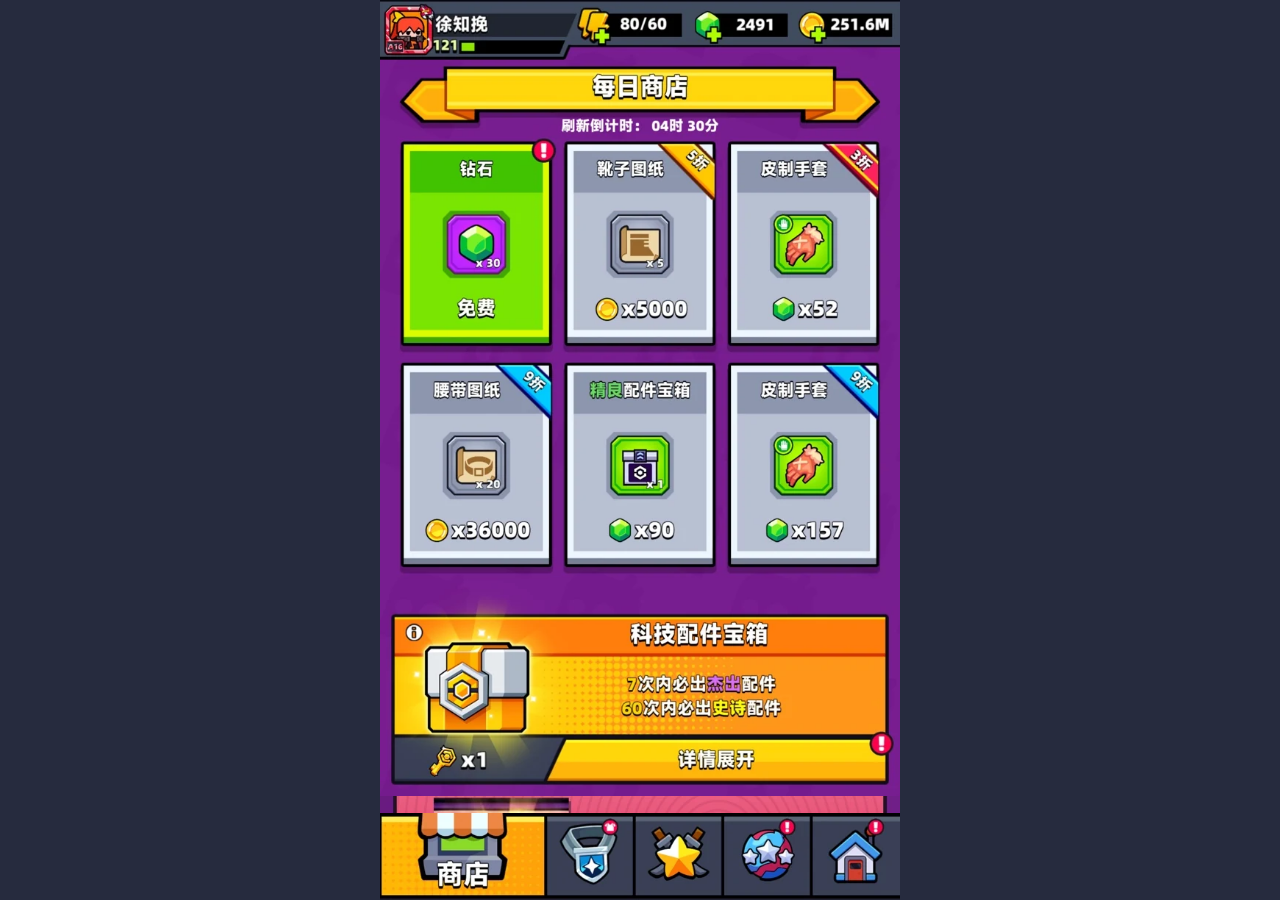
==== shop-hd-art.html @ 9a569d8f "Keep chest details expandable without opening purchase dialog prematurely" ====
<!doctype html><html lang="zh-CN"><head><meta charset="utf-8"><meta name="viewport" content="width=device-width,initial-scale=1,viewport-fit=cover"><title>商店 · 参考视频精细复刻</title>
<style>
*{box-sizing:border-box}html,body{margin:0;height:100%;background:#262b3e;font-family:system-ui,sans-serif}
#app{height:100dvh;max-width:520px;margin:auto;display:flex;flex-direction:column;background:#731485;overflow:hidden}
.slice{position:relative;line-height:0;width:100%;flex:none}.slice img{width:100%;height:auto;display:block;user-select:none;-webkit-user-drag:none}
#scroller{flex:1;min-height:0;overflow-y:auto;overscroll-behavior:contain;scrollbar-width:none}
#scroller::-webkit-scrollbar{display:none}
#header,#footer{flex:none;z-index:4;background:#25283a}
.tap{position:absolute;border:0;background:transparent;cursor:pointer;padding:0;touch-action:manipulation}
.tap:active{background:#fff4}
.details{display:none;background:#343a52;color:white;text-align:center;border:4px solid #21152d;padding:14px;font-weight:900;line-height:1.5}
.details.open{display:block}.actions{display:flex;gap:12px;margin-top:12px}
.actions button,.confirm{flex:1;background:linear-gradient(#fff16b,#ffb100);border:3px solid #25142c;border-radius:4px;padding:12px 5px;font-weight:900;color:#fff;text-shadow:1px 2px #583d22;font-size:16px}
.actions button:last-child{background:linear-gradient(#adff51,#55c600)}
#modal{display:none;position:fixed;inset:0;background:#0d0925bc;z-index:8;align-items:center;justify-content:center;padding:20px}
#modal.show{display:flex}#panel{max-width:380px;width:100%;background:#394159;border:4px solid #21172c;color:#fff;text-align:center;padding:16px;font-weight:800;border-radius:7px}
#panel h2{margin:0 0 12px;color:#ffda37}#panel p{line-height:1.6}
#close{background:#ffcc32;border:2px solid #29152d;border-radius:5px;padding:10px 30px;font-weight:900}
</style></head><body><div id="app"><header id="header"><section class="slice hud" data-part="hud"><img src="[data-uri]" alt="hud" width="707" height="81"></section></header><main id="scroller"><section class="slice daily" data-part="daily"><img src="[data-uri]" alt="daily" width="707" height="735"></section><section class="slice tech" data-part="tech"><img src="[data-uri]" alt="tech" width="707" height="266"></section><div class="details" id="detail-tech">7次内必出杰出配件 · 60次内必出史诗配件<div class="actions"><button data-open="tech">开启一次</button><button data-open="tech">开启十次</button></div></div><section class="slice collection" data-part="collection"><img src="[data-uri]" alt="collection" width="707" height="251"></section><div class="details" id="detail-collection">8次内必出杰出收藏品 · 31次内必出史诗收藏品<div class="actions"><button data-open="collection">开启一次</button><button data-open="collection">开启十次</button></div></div><section class="slice sgear" data-part="sgear"><img src="[data-uri]" alt="sgear" width="707" height="254"></section><div class="details" id="detail-sgear">6次内必出杰出装备 · 17次内必出S级杰出装备<div class="actions"><button data-open="sgear">开启一次</button><button data-open="sgear">开启十次</button></div></div><section class="slice supply" data-part="supply"><img src="[data-uri]" alt="supply" width="707" height="580"></section><section class="slice gems" data-part="gems"><img src="[data-uri]" alt="gems" width="707" height="920"></section><section class="slice coins" data-part="coins"><img src="[data-uri]" alt="coins" width="707" height="500"></section></main><footer id="footer"><section class="slice nav" data-part="nav"><img src="[data-uri]" alt="nav" width="707" height="118"></section></footer></div><div id="modal"><div id="panel"><h2 id="m-title"></h2><p id="m-text"></p><button id="close">返回</button></div></div><script>
const scroller=document.querySelector('#scroller');
function tap(part,x,y,w,h,label,fn){
 const el=document.querySelector('.slice.'+part);const b=document.createElement('button');
 b.className='tap';b.setAttribute('aria-label',label);
 const dim={daily:735,tech:266,collection:251,sgear:254,supply:580,gems:920,coins:500,nav:118}[part];
 Object.assign(b.style,{left:x/707*100+'%',top:y/dim*100+'%',width:w/707*100+'%',height:h/dim*100+'%'});
 b.onclick=fn;el.append(b);
}
function modal(title,msg){document.querySelector('#m-title').textContent=title;document.querySelector('#m-text').textContent=msg;document.querySelector('#modal').classList.add('show')}
document.querySelector('#close').onclick=()=>document.querySelector('#modal').classList.remove('show');
const products=['钻石 ×30','鞋子图纸 ×5','皮制手套','腰带图纸 ×20','精良配件宝箱','皮制手套'];
products.forEach((name,i)=>tap('daily', [30,250,475][i%3], 110+Math.floor(i/3)*300,210,270,name,()=>window.parent.postMessage({source:'hd-shop',kind:'daily',index:i},'*')));
['tech','collection','sgear'].forEach(k=>{
 tap(k,215,165,475,100,'详情展开',()=>document.querySelector('#detail-'+k).classList.toggle('open'));
});
document.querySelectorAll('[data-open]').forEach(b=>b.onclick=()=>window.parent.postMessage({source:'hd-shop',kind:'chest',type:b.dataset.open},'*'));
tap('nav',0,0,160,118,'商店',()=>scroller.scrollTo({top:0,behavior:'smooth'}));
[['armory',160],['battle',320],['challenges',480],['guild',640]].forEach(([tab,x])=>tap('nav',x,0,160,118,tab,()=>window.parent.postMessage({source:'hd-shop',kind:'tab',tab},'*')));
window.addEventListener('message',e=>{if(e.data?.source==='hd-shop-sync'){document.documentElement.dataset.synced='1'}});</script></body></html>
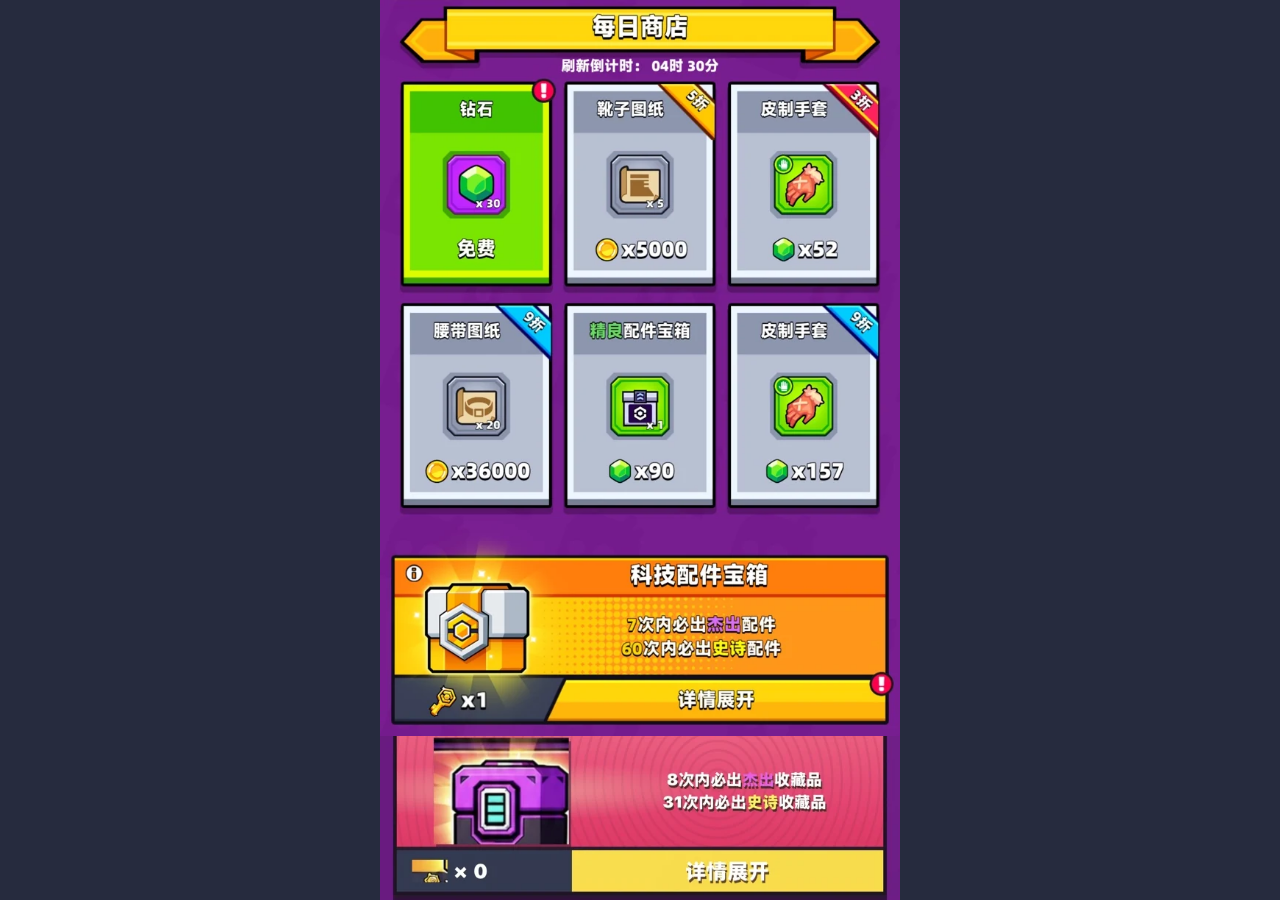
==== commit 9a60fb35: "Remove duplicated embedded shop navigation; use global navigation" ====
--- a/shop-hd-art.html
+++ b/shop-hd-art.html
@@ -5,7 +5,7 @@
 .slice{position:relative;line-height:0;width:100%;flex:none}.slice img{width:100%;height:auto;display:block;user-select:none;-webkit-user-drag:none}
 #scroller{flex:1;min-height:0;overflow-y:auto;overscroll-behavior:contain;scrollbar-width:none}
 #scroller::-webkit-scrollbar{display:none}
-#header,#footer{flex:none;z-index:4;background:#25283a}
+#header,#footer{display:none!important}#scroller{flex:1!important}
 .tap{position:absolute;border:0;background:transparent;cursor:pointer;padding:0;touch-action:manipulation}
 .tap:active{background:#fff4}
 .details{display:none;background:#343a52;color:white;text-align:center;border:4px solid #21152d;padding:14px;font-weight:900;line-height:1.5}
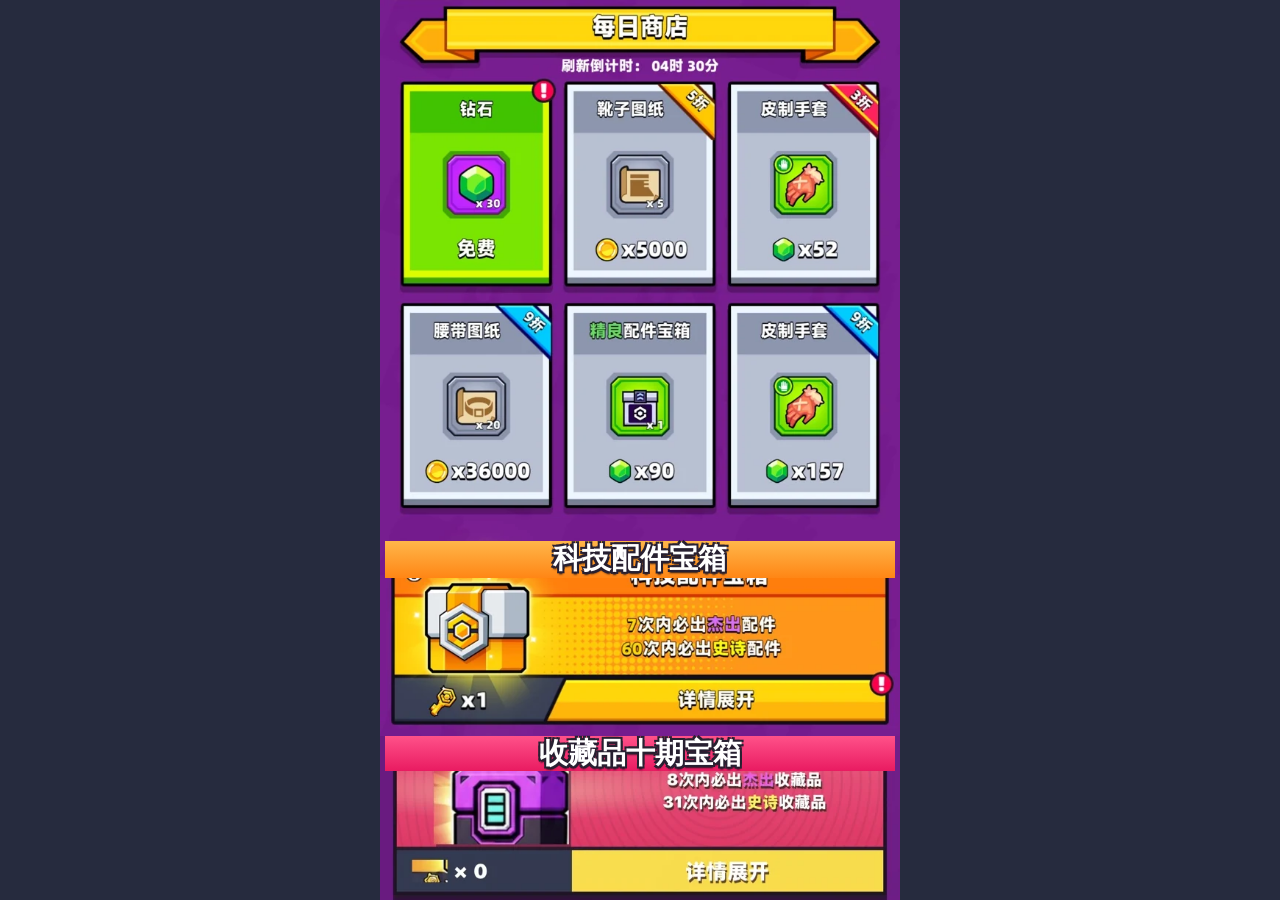
==== commit 8f271a37: "Restore readable consistent chest titles across all three shop chests" ====
--- a/shop-hd-art.html
+++ b/shop-hd-art.html
@@ -16,6 +16,12 @@
 #modal.show{display:flex}#panel{max-width:380px;width:100%;background:#394159;border:4px solid #21172c;color:#fff;text-align:center;padding:16px;font-weight:800;border-radius:7px}
 #panel h2{margin:0 0 12px;color:#ffda37}#panel p{line-height:1.6}
 #close{background:#ffcc32;border:2px solid #29152d;border-radius:5px;padding:10px 30px;font-weight:900}
+
+/* Keep all three chest headings readable independent of cropped reference strips. */
+.slice.tech::after,.slice.collection::after,.slice.sgear::after{position:absolute;left:1%;right:1%;top:0;height:19%;display:flex;align-items:center;justify-content:center;color:#fff;font-weight:1000;font-size:clamp(16px,4.3vw,29px);line-height:1.1;text-shadow:-2px -2px #282031,2px -2px #282031,-2px 2px #282031,2px 2px #282031,0 3px 2px #19101d;pointer-events:none;z-index:1}
+.slice.tech::after{content:"科技配件宝箱";background:linear-gradient(#ffb64a,#ff8615)}
+.slice.collection::after{content:"收藏品十期宝箱";background:linear-gradient(#ff5189,#e91b61)}
+.slice.sgear::after{content:"S级军备";background:linear-gradient(#ae7eff,#793bd0)}
 </style></head><body><div id="app"><header id="header"><section class="slice hud" data-part="hud"><img src="[data-uri]" alt="hud" width="707" height="81"></section></header><main id="scroller"><section class="slice daily" data-part="daily"><img src="[data-uri]" alt="daily" width="707" height="735"></section><section class="slice tech" data-part="tech"><img src="[data-uri]" alt="tech" width="707" height="266"></section><div class="details" id="detail-tech">7次内必出杰出配件 · 60次内必出史诗配件<div class="actions"><button data-open="tech">开启一次</button><button data-open="tech">开启十次</button></div></div><section class="slice collection" data-part="collection"><img src="[data-uri]" alt="collection" width="707" height="251"></section><div class="details" id="detail-collection">8次内必出杰出收藏品 · 31次内必出史诗收藏品<div class="actions"><button data-open="collection">开启一次</button><button data-open="collection">开启十次</button></div></div><section class="slice sgear" data-part="sgear"><img src="[data-uri]" alt="sgear" width="707" height="254"></section><div class="details" id="detail-sgear">6次内必出杰出装备 · 17次内必出S级杰出装备<div class="actions"><button data-open="sgear">开启一次</button><button data-open="sgear">开启十次</button></div></div><section class="slice supply" data-part="supply"><img src="[data-uri]" alt="supply" width="707" height="580"></section><section class="slice gems" data-part="gems"><img src="[data-uri]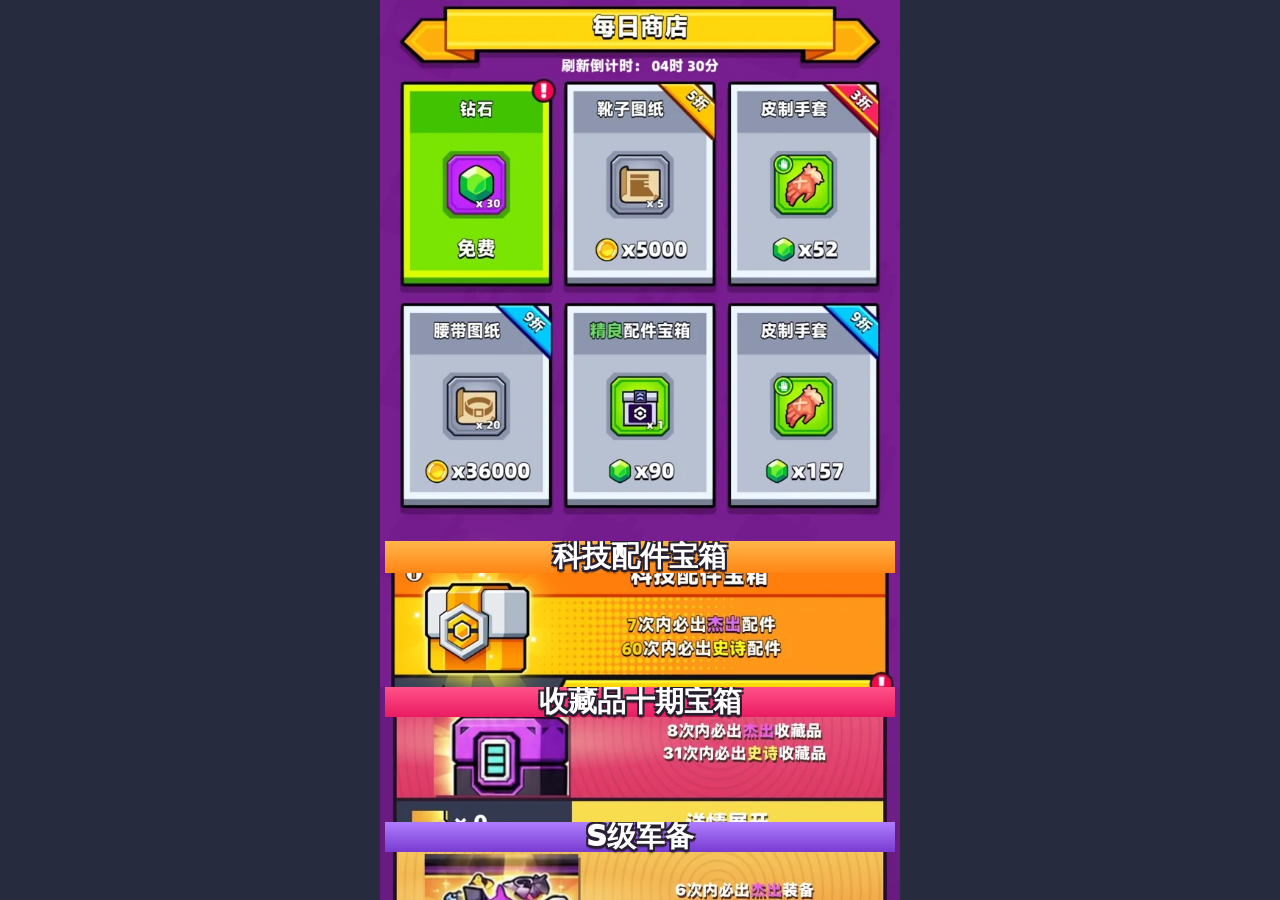
==== commit 00064f07: "Remove unwanted chest detail strips and duplicate supply cards; crop repeated image segments" ====
--- a/shop-hd-art.html
+++ b/shop-hd-art.html
@@ -22,6 +22,17 @@
 .slice.tech::after{content:"科技配件宝箱";background:linear-gradient(#ffb64a,#ff8615)}
 .slice.collection::after{content:"收藏品十期宝箱";background:linear-gradient(#ff5189,#e91b61)}
 .slice.sgear::after{content:"S级军备";background:linear-gradient(#ae7eff,#793bd0)}
+
+/* V18.16: source strips overlapped. Crop their duplicated material at image boundaries. */
+.slice.tech,.slice.collection,.slice.sgear,.slice.supply,.slice.gems{overflow:hidden}
+.slice.tech{aspect-ratio:707 / 199}
+.slice.collection{aspect-ratio:707 / 183}
+.slice.sgear{aspect-ratio:707 / 190}
+.slice.supply{aspect-ratio:707 / 536}
+.slice.gems{aspect-ratio:707 / 514}
+.slice.gems img{position:absolute;top:0;left:0;transform:translateY(-44.13%);height:auto!important}
+.slice.tech::after,.slice.collection::after,.slice.sgear::after{height:22%}
+.slice.tech .tap,.slice.collection .tap,.slice.sgear .tap{display:none!important}
 </style></head><body><div id="app"><header id="header"><section class="slice hud" data-part="hud"><img src="[data-uri]" alt="hud" width="707" height="81"></section></header><main id="scroller"><section class="slice daily" data-part="daily"><img src="[data-uri]" alt="daily" width="707" height="735"></section><section class="slice tech" data-part="tech"><img src="[data-uri]" alt="tech" width="707" height="266"></section><div class="details" id="detail-tech">7次内必出杰出配件 · 60次内必出史诗配件<div class="actions"><button data-open="tech">开启一次</button><button data-open="tech">开启十次</button></div></div><section class="slice collection" data-part="collection"><img src="[data-uri]" alt="collection" width="707" height="251"></section><div class="details" id="detail-collection">8次内必出杰出收藏品 · 31次内必出史诗收藏品<div class="actions"><button data-open="collection">开启一次</button><button data-open="collection">开启十次</button></div></div><section class="slice sgear" data-part="sgear"><img src="[data-uri]" alt="sgear" width="707" height="254"></section><div class="details" id="detail-sgear">6次内必出杰出装备 · 17次内必出S级杰出装备<div class="actions"><button data-open="sgear">开启一次</button><button data-open="sgear">开启十次</button></div></div><section class="slice supply" data-part="supply"><img src="[data-uri]" alt="supply" width="707" height="580"></section><section class="slice gems" data-part="gems"><img src="[data-uri]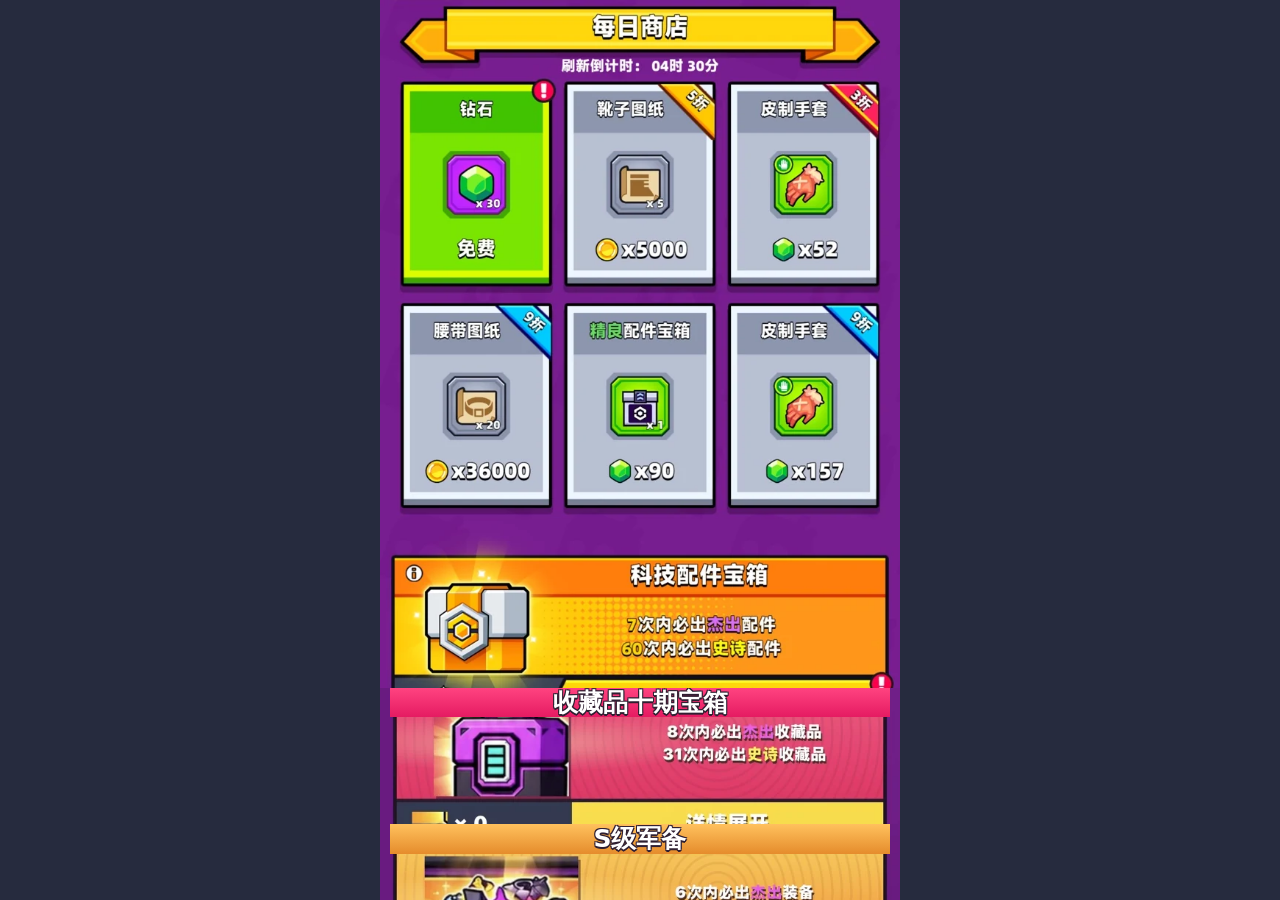
==== commit c680d27a: "Rebuild shop strip boundaries, eliminate duplicated supply and obsolete detail panels" ====
--- a/shop-hd-art.html
+++ b/shop-hd-art.html
@@ -17,23 +17,19 @@
 #panel h2{margin:0 0 12px;color:#ffda37}#panel p{line-height:1.6}
 #close{background:#ffcc32;border:2px solid #29152d;border-radius:5px;padding:10px 30px;font-weight:900}
 
-/* Keep all three chest headings readable independent of cropped reference strips. */
-.slice.tech::after,.slice.collection::after,.slice.sgear::after{position:absolute;left:1%;right:1%;top:0;height:19%;display:flex;align-items:center;justify-content:center;color:#fff;font-weight:1000;font-size:clamp(16px,4.3vw,29px);line-height:1.1;text-shadow:-2px -2px #282031,2px -2px #282031,-2px 2px #282031,2px 2px #282031,0 3px 2px #19101d;pointer-events:none;z-index:1}
-.slice.tech::after{content:"科技配件宝箱";background:linear-gradient(#ffb64a,#ff8615)}
-.slice.collection::after{content:"收藏品十期宝箱";background:linear-gradient(#ff5189,#e91b61)}
-.slice.sgear::after{content:"S级军备";background:linear-gradient(#ae7eff,#793bd0)}
-
-/* V18.16: source strips overlapped. Crop their duplicated material at image boundaries. */
+/* V18.17 clean image boundaries: one source strip per section, no CSS overlay bars. */
 .slice.tech,.slice.collection,.slice.sgear,.slice.supply,.slice.gems{overflow:hidden}
-.slice.tech{aspect-ratio:707 / 199}
-.slice.collection{aspect-ratio:707 / 183}
-.slice.sgear{aspect-ratio:707 / 190}
-.slice.supply{aspect-ratio:707 / 536}
-.slice.gems{aspect-ratio:707 / 514}
-.slice.gems img{position:absolute;top:0;left:0;transform:translateY(-44.13%);height:auto!important}
-.slice.tech::after,.slice.collection::after,.slice.sgear::after{height:22%}
+.slice.tech{aspect-ratio:707 / 201}
+.slice.collection{aspect-ratio:707 / 185}
+.slice.sgear{aspect-ratio:707 / 189}
+.slice.supply{aspect-ratio:707 / 530}
+.slice.gems{aspect-ratio:707 / 300}
+.slice.gems img{position:absolute;left:0;top:0;transform:translateY(-67.4%);height:auto!important}
+.slice.collection::before,.slice.sgear::before{content:attr(data-title);display:flex;align-items:center;justify-content:center;position:absolute;z-index:2;left:2%;right:2%;top:0;height:21%;color:white;font-weight:900;font-size:clamp(15px,3.9vw,25px);line-height:1.1;text-shadow:-1px -1px #302032,1px -1px #302032,-1px 1px #302032,1px 1px #302032,0 2px #302032;pointer-events:none}
+.slice.collection::before{background:linear-gradient(#ff4380,#e51b62)}
+.slice.sgear::before{background:linear-gradient(#ffc15d,#e58c2c)}
 .slice.tech .tap,.slice.collection .tap,.slice.sgear .tap{display:none!important}
-</style></head><body><div id="app"><header id="header"><section class="slice hud" data-part="hud"><img src="[data-uri]" alt="hud" width="707" height="81"></section></header><main id="scroller"><section class="slice daily" data-part="daily"><img src="[data-uri]" alt="daily" width="707" height="735"></section><section class="slice tech" data-part="tech"><img src="[data-uri]" alt="tech" width="707" height="266"></section><div class="details" id="detail-tech">7次内必出杰出配件 · 60次内必出史诗配件<div class="actions"><button data-open="tech">开启一次</button><button data-open="tech">开启十次</button></div></div><section class="slice collection" data-part="collection"><img src="[data-uri]" alt="collection" width="707" height="251"></section><div class="details" id="detail-collection">8次内必出杰出收藏品 · 31次内必出史诗收藏品<div class="actions"><button data-open="collection">开启一次</button><button data-open="collection">开启十次</button></div></div><section class="slice sgear" data-part="sgear"><img src="[data-uri]" alt="sgear" width="707" height="254"></section><div class="details" id="detail-sgear">6次内必出杰出装备 · 17次内必出S级杰出装备<div class="actions"><button data-open="sgear">开启一次</button><button data-open="sgear">开启十次</button></div></div><section class="slice supply" data-part="supply"><img src="[data-uri]" alt="supply" width="707" height="580"></section><section class="slice gems" data-part="gems"><img src="[data-uri]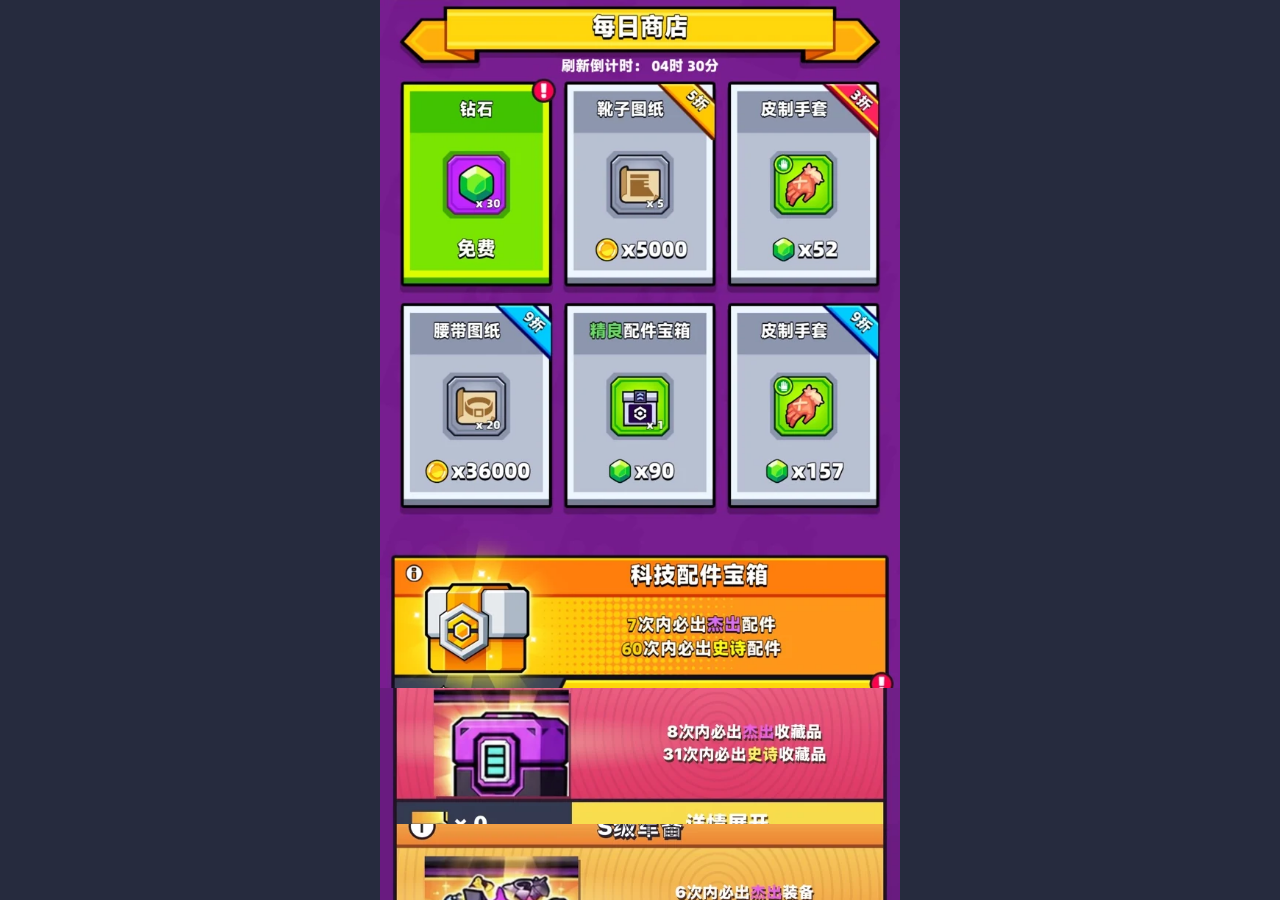
==== commit 93ab8d57: "Restore functional per-chest detail expanders; remove overlay title bars and duplicate supply strip" ====
--- a/shop-hd-art.html
+++ b/shop-hd-art.html
@@ -22,14 +22,22 @@
 .slice.tech{aspect-ratio:707 / 201}
 .slice.collection{aspect-ratio:707 / 185}
 .slice.sgear{aspect-ratio:707 / 189}
-.slice.supply{aspect-ratio:707 / 530}
-.slice.gems{aspect-ratio:707 / 300}
-.slice.gems img{position:absolute;left:0;top:0;transform:translateY(-67.4%);height:auto!important}
+.slice.supply{aspect-ratio:707 / 513}
+.slice.gems{aspect-ratio:707 / 292}
+.slice.gems img{position:absolute;left:0;top:0;transform:translateY(-69.6%);height:auto!important}
 .slice.collection::before,.slice.sgear::before{content:attr(data-title);display:flex;align-items:center;justify-content:center;position:absolute;z-index:2;left:2%;right:2%;top:0;height:21%;color:white;font-weight:900;font-size:clamp(15px,3.9vw,25px);line-height:1.1;text-shadow:-1px -1px #302032,1px -1px #302032,-1px 1px #302032,1px 1px #302032,0 2px #302032;pointer-events:none}
 .slice.collection::before{background:linear-gradient(#ff4380,#e51b62)}
 .slice.sgear::before{background:linear-gradient(#ffc15d,#e58c2c)}
-.slice.tech .tap,.slice.collection .tap,.slice.sgear .tap{display:none!important}
-</style></head><body><div id="app"><header id="header"><section class="slice hud" data-part="hud"><img src="[data-uri]" alt="hud" width="707" height="81"></section></header><main id="scroller"><section class="slice daily" data-part="daily"><img src="[data-uri]" alt="daily" width="707" height="735"></section><section class="slice tech" data-part="tech"><img src="[data-uri]" alt="tech" width="707" height="266"></section><section class="slice collection" data-title="收藏品十期宝箱" data-part="collection"><img src="[data-uri]" alt="collection" width="707" height="251"></section><section class="slice sgear" data-title="S级军备" data-part="sgear"><img src="[data-uri]" alt="sgear" width="707" height="254"></section><section class="slice supply" data-part="supply"><img src="[data-uri]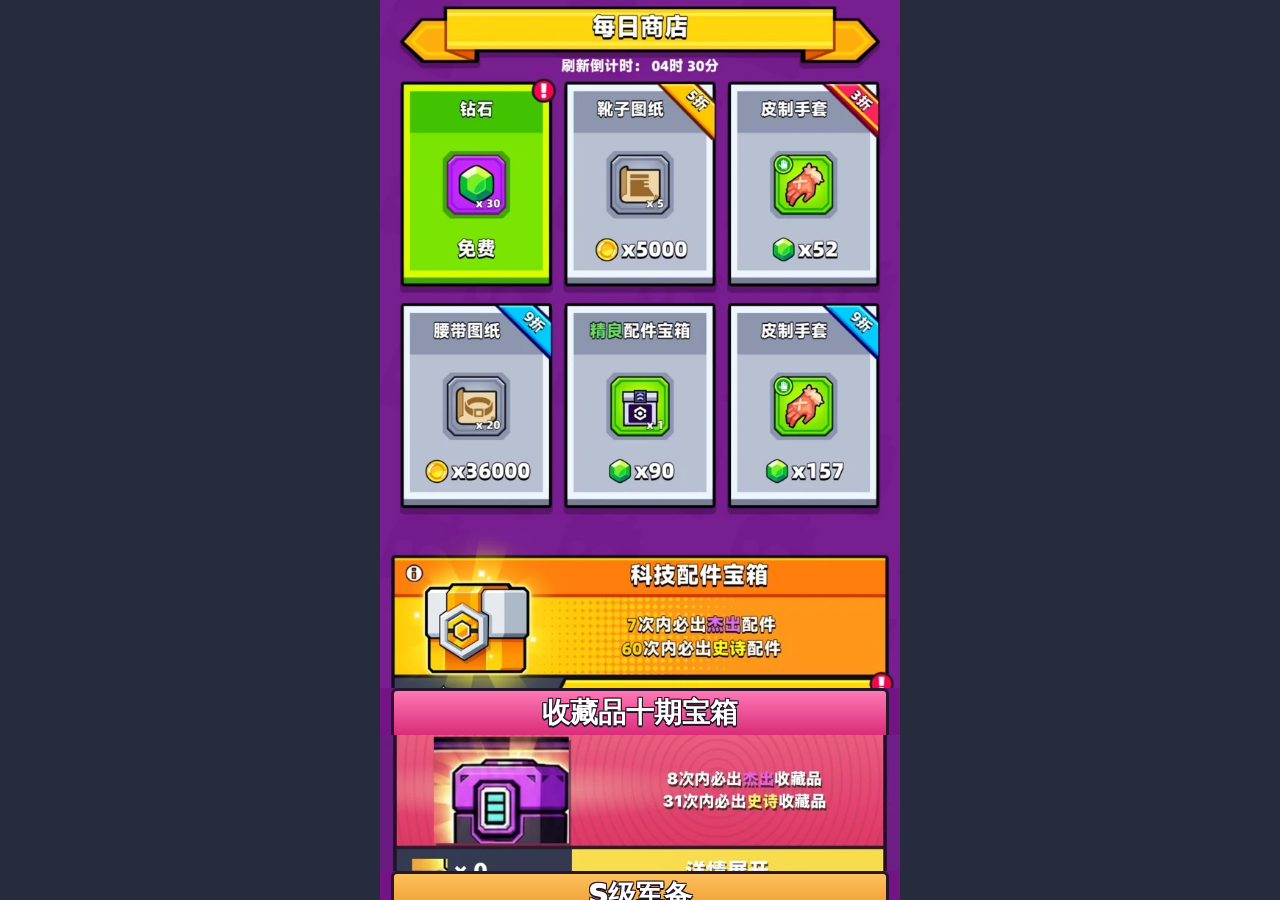
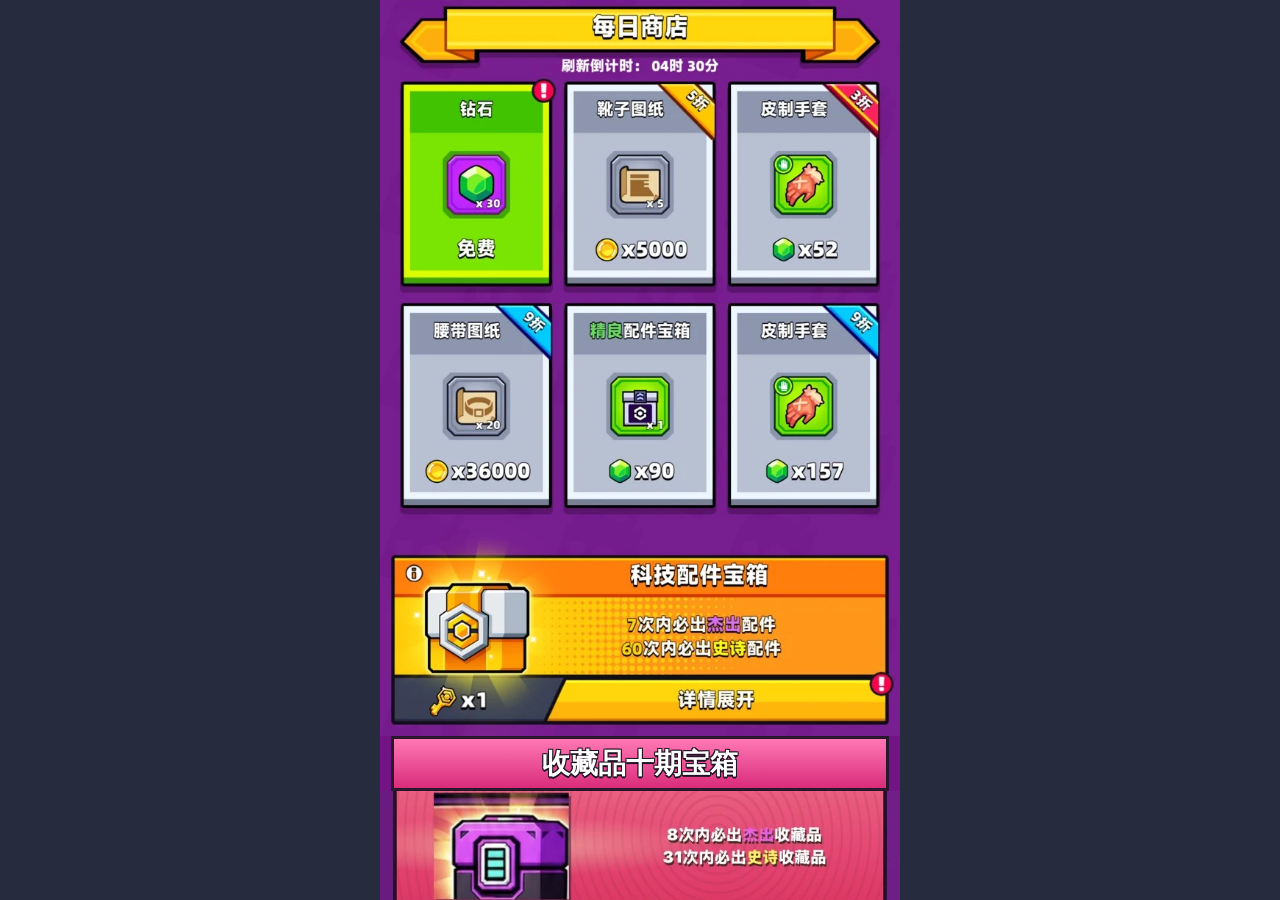
